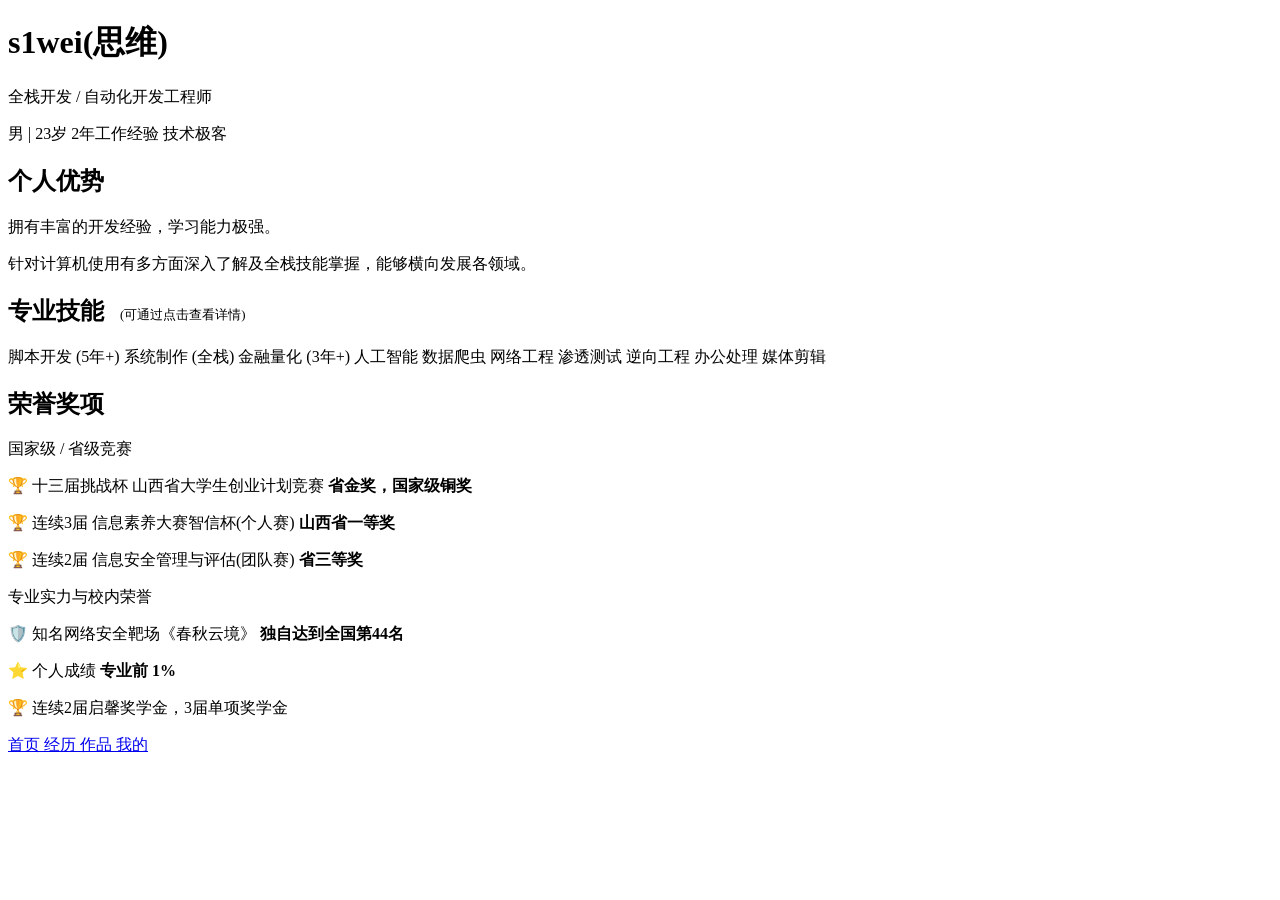
==== index.html @ 99b8058d "Add files via upload" ====
<!DOCTYPE html>
<html lang="zh-CN">
<head>
    <meta charset="UTF-8">
    <meta name="viewport" content="width=device-width, initial-scale=1.0, maximum-scale=1.0, user-scalable=no">
    <title>s1wei(思维) - 个人引导页</title>
    <link rel="stylesheet" href="css/style.css">
</head>
<body>
    <div class="dot"></div>
    <div class="dot"></div>
    <div class="dot"></div>
    <div class="dot"></div>
    <div class="dot"></div>
    <div class="dot"></div>
    <div class="dot"></div>
    
    <div class="bg-tech"></div>
    <div class="bg-lines"></div>

    <div class="container">
        <!-- Tab 1: 首页 -->
        <div id="tab-home" class="tab-pane active">
            <header class="liquid-glass-strong profile-header" style="margin-bottom: 20px;">
                <h1>s1wei(思维)</h1>
                <p class="subtitle">全栈开发 / 自动化开发工程师</p>
                <div class="tags">
                    <span class="liquid-glass tag">男 | 23岁</span>
                    <span class="liquid-glass tag">2年工作经验</span>
                    <span class="liquid-glass tag">技术极客</span>
                </div>
            </header>

            <div class="flex-col">
                <section class="liquid-glass section-card">
                    <h2 class="section-title">个人优势</h2>
                    <div class="text-content">
                        <p>拥有丰富的开发经验，学习能力极强。</p>
                        <p>针对计算机使用有多方面深入了解及全栈技能掌握，能够横向发展各领域。</p>
                    </div>
                </section>

                <section class="liquid-glass section-card">
                    <h2 class="section-title">专业技能 <span style="font-size: 0.8rem; color: var(--text-muted); font-weight: normal; margin-left: 10px;">(可通过点击查看详情)</span></h2>
                    <div class="skills-container">
                        <span class="liquid-glass skill" onclick="showToast('熟练 Android/iOS/PC 自动化/协议 脚本开发，实战经验5年以上')">脚本开发 (5年+)</span>
                        <span class="liquid-glass skill" onclick="showToast('业务系统平台开发，后端可PHP or Python，前端H5 / vue')">系统制作 (全栈)</span>
                        <span class="liquid-glass skill" onclick="showToast('拥有三年以上：期货、虚拟货币、量化开发经验')">金融量化 (3年+)</span>
                        <span class="liquid-glass skill" onclick="showToast('掌握主流大模型部署、微调，针对图像识别模型独立训练以及部署有一定实战经验，可以针对开源模型部署工作流')">人工智能</span>
                        <span class="liquid-glass skill" onclick="showToast('数据、内容自动化爬取收集以及清洗、以理想方式展现')">数据爬虫</span>
                        <span class="liquid-glass skill" onclick="showToast('针对思科、华为、锐捷、神州数码等网络产品有2年以上比赛、使用经验')">网络工程</span>
                        <span class="liquid-glass skill" onclick="showToast('个人在知名网络安全靶场<春秋云境>独自达到最高全国44名次，两届省赛奖')">渗透测试</span>
                        <span class="liquid-glass skill" onclick="showToast('基础的汇编语言了解，可以解密无商业加密程序')">逆向工程</span>
                        <span class="liquid-glass skill" onclick="showToast('掌握Word编辑/Excel函数使用，针对Excel可以熟练编写Python脚本进行高效处理')">办公处理</span>
                        <span class="liquid-glass skill" onclick="showToast('基础的图像以及视频剪辑处理')">媒体剪辑</span>
                    </div>
                </section>

                <section class="liquid-glass section-card">
                    <h2 class="section-title">荣誉奖项</h2>
                    <div class="timeline-item">
                        <div class="timeline-header"><span class="timeline-title">国家级 / 省级竞赛</span></div>
                        <div class="text-content">
                            <p class="award-text">🏆 十三届挑战杯 山西省大学生创业计划竞赛 <strong>省金奖，国家级铜奖</strong></p>
                            <p class="award-text">🏆 连续3届 信息素养大赛智信杯(个人赛) <strong>山西省一等奖</strong></p>
                            <p class="award-text">🏆 连续2届 信息安全管理与评估(团队赛) <strong>省三等奖</strong></p>
                        </div>
                    </div>
                    <div class="timeline-item" style="margin-bottom: 0;">
                        <div class="timeline-header"><span class="timeline-title">专业实力与校内荣誉</span></div>
                        <div class="text-content">
                            <p class="award-text">🛡️ 知名网络安全靶场《春秋云境》 <strong>独自达到全国第44名</strong></p>
                            <p class="award-text">⭐ 个人成绩 <strong>专业前 1%</strong></p>
                            <p class="award-text">🏆 连续2届启馨奖学金，3届单项奖学金</p>
                        </div>
                    </div>
                </section>
            </div>
        </div>
    </div>

    <!-- Bottom Navigation -->
    <nav class="bottom-nav liquid-glass-strong">
        <a href="index.html" class="nav-item active">
            <span>首页</span>
        </a>
        <a href="experience.html" class="nav-item">
            <span>经历</span>
        </a>
        <a href="projects.html" class="nav-item">
            <span>作品</span>
        </a>
        <a href="contact.html" class="nav-item">
            <span>我的</span>
        </a>
    </nav>

    <!-- Toast Container -->
    <div id="toast"></div>

    <script src="js/main.js"></script>
</body>
</html>
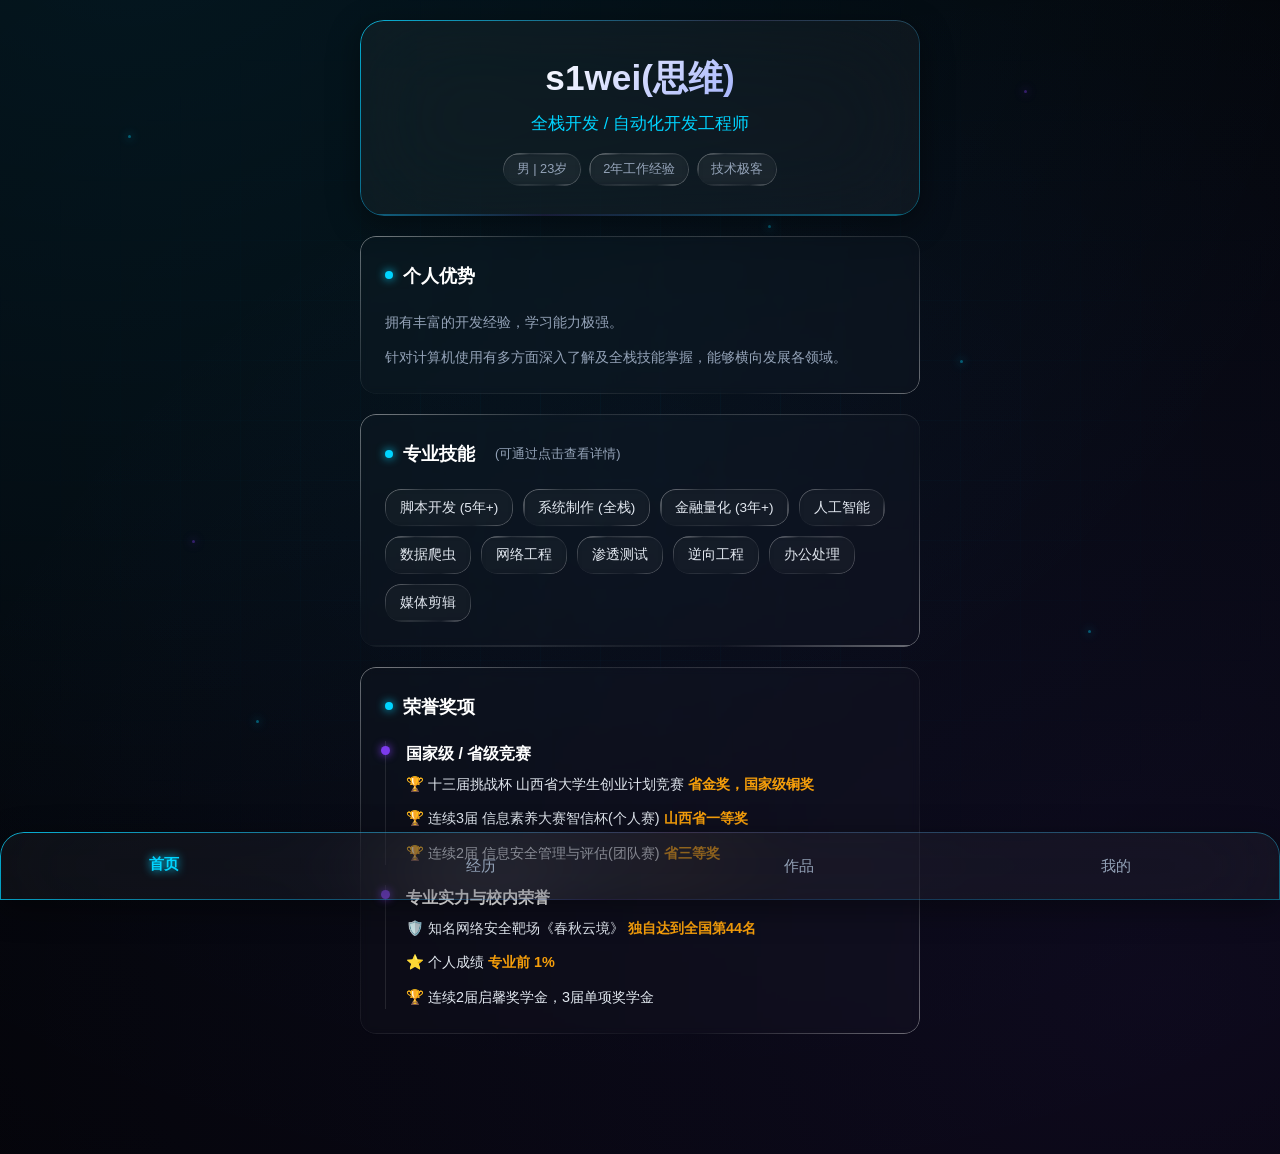
==== commit 25e210a4: "Update index.html" ====
--- a/index.html
+++ b/index.html
@@ -4,7 +4,7 @@
     <meta charset="UTF-8">
     <meta name="viewport" content="width=device-width, initial-scale=1.0, maximum-scale=1.0, user-scalable=no">
     <title>s1wei(思维) - 个人引导页</title>
-    <link rel="stylesheet" href="css/style.css">
+    <link rel="stylesheet" href="css/styles.css">
 </head>
 <body>
     <div class="dot"></div>
@@ -100,4 +100,4 @@
 
     <script src="js/main.js"></script>
 </body>
-</html>+</html>
--- a/css/styles.css
+++ b/css/styles.css
@@ -0,0 +1,806 @@
+/* CSS Reset & Variables */
+:root {
+    --primary: #00d4ff;
+    --secondary: #7c3aed;
+    --text-main: #ffffff;
+    --text-muted: #94a3b8;
+}
+
+* {
+    margin: 0;
+    padding: 0;
+    box-sizing: border-box;
+    -webkit-tap-highlight-color: transparent;
+}
+
+body {
+    background-color: #05050a;
+    color: var(--text-main);
+    font-family: 'SF Pro Display', -apple-system, BlinkMacSystemFont, 'Segoe UI', Roboto, Helvetica, Arial, sans-serif;
+    min-height: 100vh;
+    overflow-x: hidden;
+    position: relative;
+    line-height: 1.6;
+    padding-bottom: 100px; /* 留出底部导航栏的空间 */
+}
+
+/* Tech Background */
+.bg-tech {
+    position: fixed;
+    top: -50%; left: -50%;
+    width: 200%; height: 200%;
+    z-index: -2;
+    background: radial-gradient(ellipse at 30% 20%, rgba(0,212,255,0.08) 0%, transparent 50%),
+                radial-gradient(ellipse at 70% 80%, rgba(124,58,237,0.08) 0%, transparent 50%),
+                radial-gradient(ellipse at 50% 50%, rgba(0,212,255,0.03) 0%, transparent 70%);
+    animation: bgMove 20s ease-in-out infinite;
+}
+
+@keyframes bgMove {
+    0%, 100% { transform: translate(0, 0); }
+    50% { transform: translate(-3%, -3%); }
+}
+
+.bg-lines {
+    position: fixed;
+    inset: 0;
+    z-index: -1;
+    background-image: 
+        linear-gradient(rgba(0, 212, 255, 0.03) 1px, transparent 1px),
+        linear-gradient(90deg, rgba(0, 212, 255, 0.03) 1px, transparent 1px);
+    background-size: 60px 60px;
+    mask-image: radial-gradient(ellipse at center, black 0%, transparent 80%);
+    -webkit-mask-image: radial-gradient(ellipse at center, black 0%, transparent 80%);
+}
+
+/* 装饰粒子 (Floating Dots) */
+.dot {
+    position: fixed;
+    width: 3px; height: 3px;
+    background: rgba(0, 212, 255, 0.4);
+    border-radius: 50%;
+    z-index: -1;
+    animation: float 6s ease-in-out infinite;
+    box-shadow: 0 0 10px rgba(0, 212, 255, 0.8);
+}
+.dot:nth-child(1) { top: 15%; left: 10%; animation-delay: 0s; }
+.dot:nth-child(2) { top: 70%; left: 85%; animation-delay: 2s; }
+.dot:nth-child(3) { top: 40%; left: 75%; animation-delay: 4s; }
+.dot:nth-child(4) { top: 80%; left: 20%; animation-delay: 1s; }
+.dot:nth-child(5) { top: 25%; left: 60%; animation-delay: 3s; }
+.dot:nth-child(6) { top: 10%; left: 80%; animation-delay: 1.5s; background: rgba(124, 58, 237, 0.4); box-shadow: 0 0 10px rgba(124, 58, 237, 0.8); }
+.dot:nth-child(7) { top: 60%; left: 15%; animation-delay: 2.5s; background: rgba(124, 58, 237, 0.4); box-shadow: 0 0 10px rgba(124, 58, 237, 0.8); }
+
+@keyframes float {
+    0%, 100% { opacity: 0.3; transform: translateY(0); }
+    50% { opacity: 0.8; transform: translateY(-20px); }
+}
+
+/* Glassmorphism Classes */
+.liquid-glass {
+    background: rgba(255, 255, 255, 0.02);
+    background-blend-mode: luminosity;
+    backdrop-filter: blur(4px);
+    -webkit-backdrop-filter: blur(4px);
+    box-shadow: inset 0 1px 1px rgba(255, 255, 255, 0.1);
+    position: relative;
+    border-radius: 16px;
+}
+
+.liquid-glass::before {
+    content: "";
+    position: absolute;
+    inset: 0;
+    border-radius: inherit;
+    padding: 1.4px;
+    background: linear-gradient(135deg, rgba(255,255,255,0.4) 0%, rgba(255,255,255,0.02) 25%, rgba(255,255,255,0.1) 50%, rgba(255,255,255,0.02) 75%, rgba(255,255,255,0.4) 100%);
+    -webkit-mask: linear-gradient(#fff 0 0) content-box, linear-gradient(#fff 0 0);
+    -webkit-mask-composite: xor;
+    mask-composite: exclude;
+    pointer-events: none;
+    z-index: 1;
+}
+
+.liquid-glass-strong {
+    background: rgba(255, 255, 255, 0.04);
+    background-blend-mode: luminosity;
+    backdrop-filter: blur(50px);
+    -webkit-backdrop-filter: blur(50px);
+    box-shadow: inset 0 1px 1px rgba(255, 255, 255, 0.1), 0 8px 32px 0 rgba(0, 0, 0, 0.4);
+    position: relative;
+    border-radius: 24px;
+}
+
+.liquid-glass-strong::before {
+    content: "";
+    position: absolute;
+    inset: 0;
+    border-radius: inherit;
+    padding: 1.4px;
+    background: linear-gradient(135deg, rgba(0,212,255,0.8) 0%, rgba(124,58,237,0.1) 25%, rgba(0,212,255,0.4) 50%, rgba(124,58,237,0.1) 75%, rgba(0,212,255,0.8) 100%);
+    background-size: 200% 200%;
+    animation: flowLight 4s linear infinite;
+    -webkit-mask: linear-gradient(#fff 0 0) content-box, linear-gradient(#fff 0 0);
+    -webkit-mask-composite: xor;
+    mask-composite: exclude;
+    pointer-events: none;
+    z-index: 1;
+}
+
+.liquid-glass > *, .liquid-glass-strong > * {
+    position: relative;
+    z-index: 2;
+}
+
+@keyframes flowLight {
+    0% { background-position: 0% 0%; }
+    100% { background-position: 200% 200%; }
+}
+
+/* Layout */
+.container {
+    max-width: 600px;
+    margin: 0 auto;
+    padding: 20px;
+}
+
+.flex-col {
+    display: flex;
+    flex-direction: column;
+    gap: 20px;
+}
+
+/* Header */
+.profile-header {
+    padding: 30px 20px;
+    display: flex;
+    flex-direction: column;
+    align-items: center;
+    text-align: center;
+}
+
+h1 {
+    font-size: 2.2rem;
+    font-weight: 700;
+    margin-bottom: 5px;
+    background: linear-gradient(135deg, #fff, #a5b4fc);
+    -webkit-background-clip: text;
+    -webkit-text-fill-color: transparent;
+}
+
+.subtitle {
+    font-size: 1.05rem;
+    color: var(--primary);
+    margin-bottom: 15px;
+    font-weight: 500;
+}
+
+.tags {
+    display: flex;
+    flex-wrap: wrap;
+    gap: 8px;
+    justify-content: center;
+}
+
+.tag {
+    padding: 6px 14px;
+    font-size: 0.8rem;
+    border-radius: 20px;
+    color: var(--text-muted);
+}
+
+/* Section Cards */
+.section-card {
+    padding: 25px;
+}
+
+.section-title {
+    font-size: 1.15rem;
+    color: var(--text-main);
+    margin-bottom: 20px;
+    display: flex;
+    align-items: center;
+    gap: 10px;
+}
+
+.section-title::before {
+    content: "";
+    width: 8px;
+    height: 8px;
+    background: var(--primary);
+    border-radius: 50%;
+    box-shadow: 0 0 10px var(--primary);
+}
+
+.text-content {
+    font-size: 0.9rem;
+    color: var(--text-muted);
+    line-height: 1.7;
+}
+
+.text-content p {
+    margin-bottom: 10px;
+}
+
+.text-content p:last-child {
+    margin-bottom: 0;
+}
+
+/* Timeline / Experience / Awards */
+.timeline-item {
+    margin-bottom: 20px;
+    padding-left: 20px;
+    border-left: 1px solid rgba(255, 255, 255, 0.1);
+    position: relative;
+}
+
+.timeline-item::before {
+    content: "";
+    position: absolute;
+    left: -5px;
+    top: 5px;
+    width: 9px;
+    height: 9px;
+    background: var(--secondary);
+    border-radius: 50%;
+    box-shadow: 0 0 8px var(--secondary);
+}
+
+.timeline-header {
+    display: flex;
+    justify-content: space-between;
+    align-items: flex-start;
+    flex-wrap: wrap;
+    margin-bottom: 5px;
+    gap: 10px;
+}
+
+.timeline-title {
+    font-weight: 600;
+    color: #fff;
+    font-size: 1rem;
+}
+
+.timeline-date {
+    font-size: 0.75rem;
+    color: var(--primary);
+    background: rgba(0, 212, 255, 0.1);
+    padding: 2px 8px;
+    border-radius: 4px;
+}
+
+.timeline-subtitle {
+    font-size: 0.85rem;
+    color: #a5b4fc;
+    margin-bottom: 8px;
+}
+
+.award-text {
+    color: #e2e8f0;
+    margin-bottom: 8px;
+}
+
+.award-text strong {
+    color: #f59e0b;
+}
+
+/* Skills */
+.skills-container {
+    display: flex;
+    flex-wrap: wrap;
+    gap: 10px;
+}
+
+.skill {
+    padding: 8px 15px;
+    font-size: 0.85rem;
+    color: #e2e8f0;
+    cursor: pointer;
+    transition: all 0.3s ease;
+    user-select: none;
+    -webkit-tap-highlight-color: transparent;
+}
+
+.skill:active {
+    transform: scale(0.95);
+}
+
+/* Toast Notification */
+#toast {
+    visibility: hidden;
+    min-width: 250px;
+    max-width: 80%;
+    background-color: rgba(15, 23, 42, 0.95);
+    color: #fff;
+    text-align: center;
+    border-radius: 12px;
+    padding: 16px;
+    position: fixed;
+    z-index: 2000;
+    left: 50%;
+    top: 50%;
+    transform: translate(-50%, -50%);
+    font-size: 0.9rem;
+    line-height: 1.5;
+    box-shadow: 0 10px 30px rgba(0,0,0,0.5), inset 0 1px 1px rgba(255, 255, 255, 0.1);
+    backdrop-filter: blur(20px);
+    -webkit-backdrop-filter: blur(20px);
+    border: 1px solid rgba(0, 212, 255, 0.3);
+    opacity: 0;
+    transition: opacity 0.3s, visibility 0.3s;
+}
+
+#toast.show {
+    visibility: visible;
+    opacity: 1;
+    animation: popIn 0.3s cubic-bezier(0.175, 0.885, 0.32, 1.275);
+}
+
+@keyframes popIn {
+    0% { transform: translate(-50%, -40%) scale(0.8); opacity: 0; }
+    100% { transform: translate(-50%, -50%) scale(1); opacity: 1; }
+}
+
+/* Confirm Modal */
+#confirm-modal {
+    visibility: hidden;
+    position: fixed;
+    z-index: 3000;
+    left: 0;
+    top: 0;
+    width: 100vw;
+    height: 100vh;
+    background-color: rgba(0, 0, 0, 0.6);
+    backdrop-filter: blur(5px);
+    -webkit-backdrop-filter: blur(5px);
+    display: flex;
+    justify-content: center;
+    align-items: center;
+    opacity: 0;
+    transition: opacity 0.3s, visibility 0.3s;
+}
+
+#confirm-modal.show {
+    visibility: visible;
+    opacity: 1;
+}
+
+.modal-content {
+    background: rgba(15, 23, 42, 0.95);
+    border: 1px solid rgba(0, 212, 255, 0.3);
+    border-radius: 16px;
+    padding: 24px;
+    width: 85%;
+    max-width: 320px;
+    text-align: center;
+    box-shadow: 0 15px 40px rgba(0,0,0,0.5), inset 0 1px 1px rgba(255, 255, 255, 0.1);
+    transform: scale(0.9);
+    transition: transform 0.3s cubic-bezier(0.175, 0.885, 0.32, 1.275);
+}
+
+#confirm-modal.show .modal-content {
+    transform: scale(1);
+}
+
+.modal-title {
+    font-size: 1.1rem;
+    color: #fff;
+    margin-bottom: 12px;
+    font-weight: 600;
+}
+
+.modal-desc {
+    font-size: 0.9rem;
+    color: var(--text-muted);
+    margin-bottom: 24px;
+}
+
+.modal-actions {
+    display: flex;
+    justify-content: space-between;
+    gap: 12px;
+}
+
+.btn-cancel, .btn-confirm {
+    flex: 1;
+    padding: 10px 0;
+    border-radius: 8px;
+    font-size: 0.95rem;
+    font-weight: 500;
+    cursor: pointer;
+    transition: all 0.2s ease;
+    border: none;
+    outline: none;
+}
+
+.btn-cancel {
+    background: rgba(255, 255, 255, 0.05);
+    color: #e2e8f0;
+    border: 1px solid rgba(255, 255, 255, 0.1);
+}
+
+.btn-cancel:active {
+    background: rgba(255, 255, 255, 0.1);
+}
+
+.btn-confirm {
+    background: linear-gradient(135deg, rgba(0, 212, 255, 0.8), rgba(124, 58, 237, 0.8));
+    color: #fff;
+    box-shadow: 0 4px 15px rgba(0, 212, 255, 0.3);
+}
+
+.btn-confirm:active {
+    transform: scale(0.95);
+}
+
+/* Accordion System */
+.projects-grid {
+    display: flex;
+    flex-direction: column;
+    gap: 15px;
+}
+
+.project-card {
+    display: block;
+    text-decoration: none;
+    padding: 20px;
+    color: inherit;
+    transition: transform 0.3s ease, background 0.3s ease;
+    cursor: pointer;
+}
+
+.project-card:active {
+    transform: scale(0.98);
+}
+
+.project-title {
+    font-size: 1.05rem;
+    font-weight: 600;
+    color: #fff;
+    margin-bottom: 8px;
+    display: flex;
+    justify-content: space-between;
+    align-items: center;
+}
+
+.project-title::after {
+    content: "↗";
+    font-size: 1rem;
+    color: var(--text-muted);
+}
+
+.project-desc {
+    font-size: 0.85rem;
+    color: var(--text-muted);
+    line-height: 1.5;
+}
+
+.accordion {
+    display: flex;
+    flex-direction: column;
+    gap: 10px;
+}
+
+.accordion-item {
+    border-radius: 12px;
+    overflow: hidden;
+    transition: all 0.3s ease;
+}
+
+.accordion-header {
+    padding: 15px 20px;
+    display: flex;
+    justify-content: space-between;
+    align-items: center;
+    cursor: pointer;
+    font-weight: 600;
+    color: #fff;
+    user-select: none;
+    background: rgba(255, 255, 255, 0.03);
+    border-bottom: 1px solid transparent;
+}
+
+.accordion-header:active {
+    background: rgba(255, 255, 255, 0.05);
+}
+
+.accordion-icon {
+    font-size: 0.8rem;
+    color: var(--primary);
+    transition: transform 0.3s ease;
+}
+
+.accordion-content {
+    max-height: 0;
+    overflow: hidden;
+    transition: max-height 0.4s cubic-bezier(0, 1, 0, 1);
+    background: rgba(0, 0, 0, 0.2);
+}
+
+.accordion-inner {
+    padding: 15px;
+}
+
+.accordion-item.active .accordion-header {
+    border-bottom-color: rgba(255, 255, 255, 0.05);
+}
+
+.accordion-item.active .accordion-icon {
+    transform: rotate(180deg);
+}
+
+.accordion-item.active .accordion-content {
+    max-height: 2000px; /* 大到足以容纳所有内容 */
+    transition: max-height 0.6s ease-in-out;
+}
+
+.contact-list {
+    display: flex;
+    flex-direction: column;
+    gap: 15px;
+}
+
+.contact-item {
+    display: flex;
+    align-items: center;
+    gap: 15px;
+    padding: 12px;
+    background: rgba(255, 255, 255, 0.02);
+    border-radius: 12px;
+    border: 1px solid rgba(255, 255, 255, 0.05);
+}
+
+.contact-icon {
+    font-size: 1.4rem;
+}
+
+.contact-text {
+    font-size: 0.95rem;
+    color: #e2e8f0;
+    text-decoration: none;
+    word-break: break-all;
+}
+
+.github-link {
+    color: var(--primary);
+    font-weight: 600;
+}
+
+/* Bottom Navigation Bar */
+.bottom-nav {
+    position: fixed;
+    bottom: 0;
+    left: 0;
+    width: 100%;
+    display: flex;
+    justify-content: space-around;
+    align-items: center;
+    padding: 12px 5px;
+    z-index: 1000;
+    border-radius: 24px 24px 0 0;
+    padding-bottom: calc(12px + env(safe-area-inset-bottom));
+}
+
+.nav-item {
+    display: flex;
+    justify-content: center;
+    align-items: center;
+    height: 44px;
+    color: var(--text-muted);
+    cursor: pointer;
+    transition: all 0.3s ease;
+    flex: 1;
+    text-decoration: none;
+}
+
+.nav-item.active {
+    color: var(--primary);
+}
+
+.nav-item.active span {
+    transform: translateY(-2px);
+    filter: drop-shadow(0 0 5px var(--primary));
+    font-weight: 700;
+}
+
+.nav-item span {
+    font-size: 0.95rem;
+    font-weight: 500;
+    transition: transform 0.3s ease, font-weight 0.3s ease;
+}
+
+/* -------------------------------------
+   Article / Project Detail Page Styles
+------------------------------------- */
+
+/* Top Navigation for Article Page */
+.top-nav {
+    position: fixed;
+    top: 0;
+    left: 0;
+    width: 100%;
+    padding: 15px 20px;
+    z-index: 1000;
+    display: flex;
+    align-items: center;
+    border-radius: 0 0 20px 20px;
+}
+
+.back-btn {
+    color: var(--primary);
+    text-decoration: none;
+    font-weight: 600;
+    font-size: 1rem;
+    display: flex;
+    align-items: center;
+    gap: 8px;
+    transition: transform 0.2s ease;
+}
+
+.back-btn:active {
+    transform: translateX(-5px);
+}
+
+.article-container {
+    padding-top: 80px; /* 留出顶部导航的空间 */
+    padding-bottom: 40px;
+}
+
+.article-header {
+    margin-bottom: 30px;
+    text-align: center;
+}
+
+.article-title {
+    font-size: 2rem;
+    margin-bottom: 15px;
+    line-height: 1.3;
+}
+
+.article-meta {
+    display: flex;
+    justify-content: center;
+    align-items: center;
+    flex-wrap: wrap;
+    gap: 15px;
+    color: var(--text-muted);
+    font-size: 0.9rem;
+}
+
+.article-body {
+    padding: 30px 25px;
+}
+
+.article-body h2 {
+    font-size: 1.3rem;
+    color: #fff;
+    margin-top: 30px;
+    margin-bottom: 15px;
+    padding-bottom: 8px;
+    border-bottom: 1px solid rgba(255, 255, 255, 0.1);
+}
+
+.article-body h2:first-child {
+    margin-top: 0;
+}
+
+.article-body p {
+    font-size: 1rem;
+    color: #cbd5e1;
+    line-height: 1.8;
+    margin-bottom: 15px;
+}
+
+.article-body ul {
+    margin-bottom: 20px;
+    padding-left: 20px;
+    color: #cbd5e1;
+}
+
+.article-body li {
+    margin-bottom: 8px;
+    line-height: 1.6;
+}
+
+.article-body strong {
+    color: #fff;
+}
+
+.article-image-wrap {
+    margin: 25px 0;
+    text-align: center;
+}
+
+.zoomable-image {
+    max-width: 100%;
+    border-radius: 12px;
+    cursor: zoom-in;
+    border: 1px solid rgba(255, 255, 255, 0.1);
+    transition: transform 0.3s ease, box-shadow 0.3s ease;
+}
+
+.zoomable-image:hover {
+    transform: translateY(-2px);
+    box-shadow: 0 8px 20px rgba(0, 0, 0, 0.4);
+}
+
+.image-caption {
+    display: block;
+    margin-top: 10px;
+    font-size: 0.85rem;
+    color: var(--text-muted);
+    font-style: italic;
+}
+
+/* Lightbox (Image Modal) */
+.lightbox {
+    display: none; /* 默认隐藏 */
+    position: fixed;
+    z-index: 4000;
+    padding-top: 60px;
+    left: 0;
+    top: 0;
+    width: 100vw;
+    height: 100vh;
+    background-color: rgba(0, 0, 0, 0.9);
+    backdrop-filter: blur(10px);
+    -webkit-backdrop-filter: blur(10px);
+    overflow: auto;
+}
+
+.lightbox.show {
+    display: flex;
+    flex-direction: column;
+    justify-content: center;
+    align-items: center;
+    animation: fadeIn 0.3s ease;
+}
+
+@keyframes fadeIn {
+    from { opacity: 0; }
+    to { opacity: 1; }
+}
+
+.lightbox-content {
+    margin: auto;
+    display: block;
+    max-width: 90%;
+    max-height: 80vh;
+    border-radius: 8px;
+    box-shadow: 0 0 30px rgba(0, 212, 255, 0.2);
+    animation: zoomIn 0.3s ease;
+}
+
+@keyframes zoomIn {
+    from { transform: scale(0.9); }
+    to { transform: scale(1); }
+}
+
+#lightbox-caption {
+    margin: auto;
+    display: block;
+    width: 80%;
+    max-width: 700px;
+    text-align: center;
+    color: #ccc;
+    padding: 15px 0;
+    font-size: 1rem;
+}
+
+.lightbox-close {
+    position: absolute;
+    top: 20px;
+    right: 30px;
+    color: #f1f1f1;
+    font-size: 40px;
+    font-weight: bold;
+    transition: 0.3s;
+    cursor: pointer;
+}
+
+.lightbox-close:hover,
+.lightbox-close:focus {
+    color: var(--primary);
+    text-decoration: none;
+    cursor: pointer;
+}
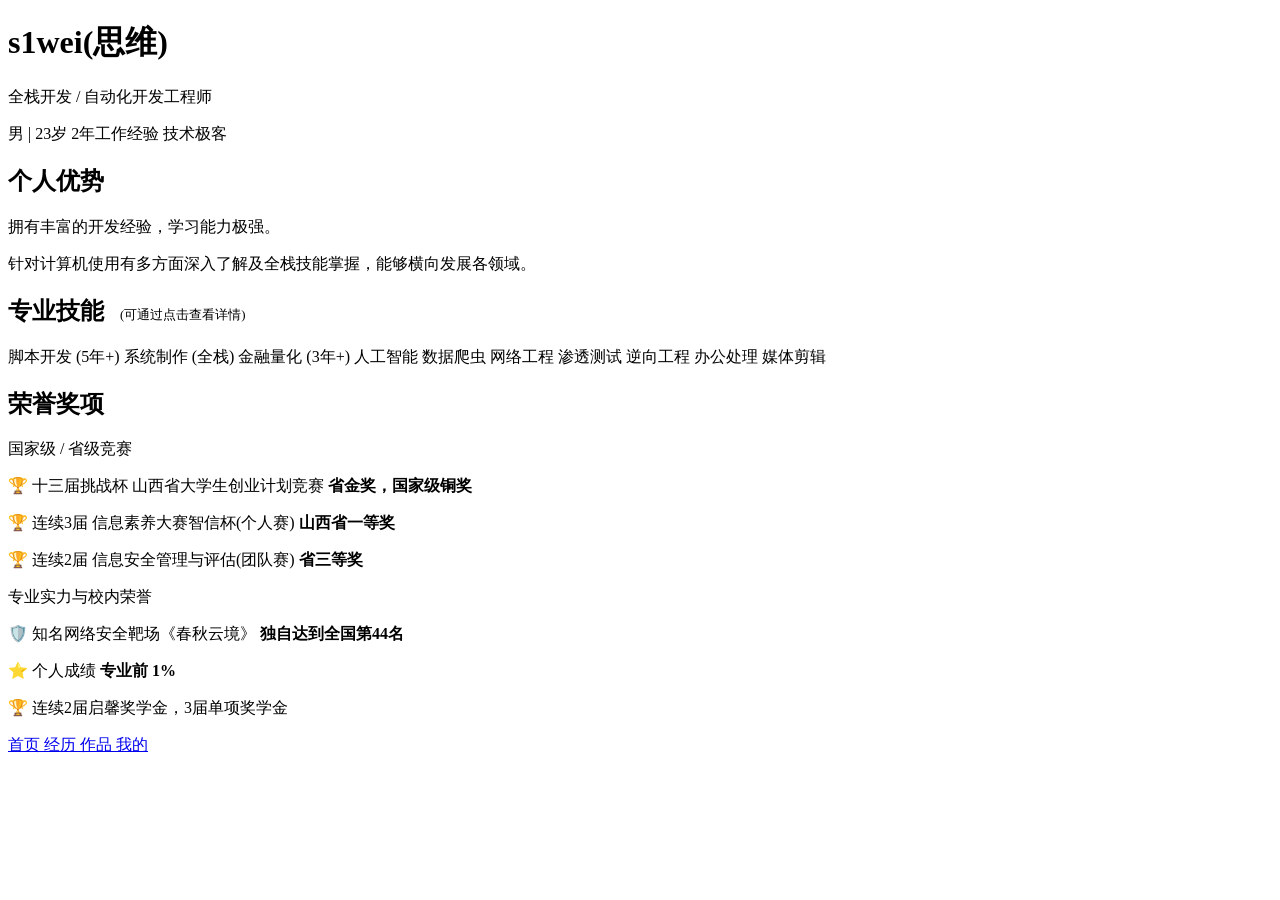
==== commit 81fac80c: "Update index.html" ====
--- a/index.html
+++ b/index.html
@@ -4,7 +4,7 @@
     <meta charset="UTF-8">
     <meta name="viewport" content="width=device-width, initial-scale=1.0, maximum-scale=1.0, user-scalable=no">
     <title>s1wei(思维) - 个人引导页</title>
-    <link rel="stylesheet" href="css/styles.css">
+    <link rel="stylesheet" href="css/style.css">
 </head>
 <body>
     <div class="dot"></div>
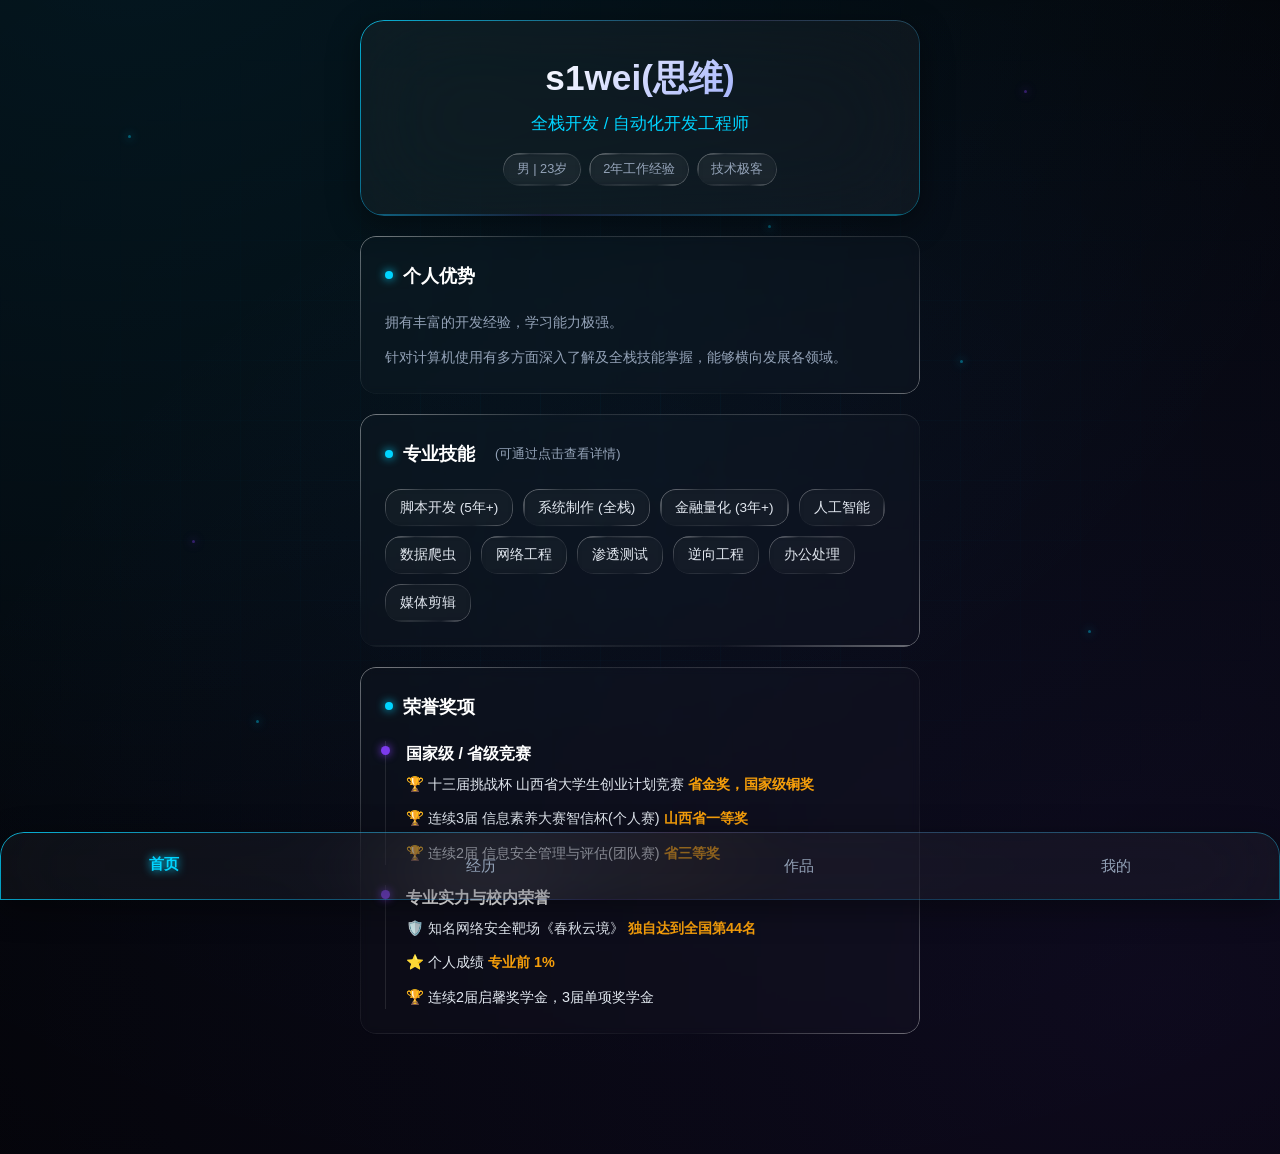
==== commit 5d781bf6: "Update index.html" ====
--- a/index.html
+++ b/index.html
@@ -3,7 +3,7 @@
 <head>
     <meta charset="UTF-8">
     <meta name="viewport" content="width=device-width, initial-scale=1.0, maximum-scale=1.0, user-scalable=no">
-    <title>s1wei(思维) - 个人引导页</title>
+    <title>s1wei(思维) - 首页</title>
     <link rel="stylesheet" href="css/style.css">
 </head>
 <body>
--- a/css/style.css
+++ b/css/style.css
@@ -0,0 +1,806 @@
+/* CSS Reset & Variables */
+:root {
+    --primary: #00d4ff;
+    --secondary: #7c3aed;
+    --text-main: #ffffff;
+    --text-muted: #94a3b8;
+}
+
+* {
+    margin: 0;
+    padding: 0;
+    box-sizing: border-box;
+    -webkit-tap-highlight-color: transparent;
+}
+
+body {
+    background-color: #05050a;
+    color: var(--text-main);
+    font-family: 'SF Pro Display', -apple-system, BlinkMacSystemFont, 'Segoe UI', Roboto, Helvetica, Arial, sans-serif;
+    min-height: 100vh;
+    overflow-x: hidden;
+    position: relative;
+    line-height: 1.6;
+    padding-bottom: 100px; /* 留出底部导航栏的空间 */
+}
+
+/* Tech Background */
+.bg-tech {
+    position: fixed;
+    top: -50%; left: -50%;
+    width: 200%; height: 200%;
+    z-index: -2;
+    background: radial-gradient(ellipse at 30% 20%, rgba(0,212,255,0.08) 0%, transparent 50%),
+                radial-gradient(ellipse at 70% 80%, rgba(124,58,237,0.08) 0%, transparent 50%),
+                radial-gradient(ellipse at 50% 50%, rgba(0,212,255,0.03) 0%, transparent 70%);
+    animation: bgMove 20s ease-in-out infinite;
+}
+
+@keyframes bgMove {
+    0%, 100% { transform: translate(0, 0); }
+    50% { transform: translate(-3%, -3%); }
+}
+
+.bg-lines {
+    position: fixed;
+    inset: 0;
+    z-index: -1;
+    background-image: 
+        linear-gradient(rgba(0, 212, 255, 0.03) 1px, transparent 1px),
+        linear-gradient(90deg, rgba(0, 212, 255, 0.03) 1px, transparent 1px);
+    background-size: 60px 60px;
+    mask-image: radial-gradient(ellipse at center, black 0%, transparent 80%);
+    -webkit-mask-image: radial-gradient(ellipse at center, black 0%, transparent 80%);
+}
+
+/* 装饰粒子 (Floating Dots) */
+.dot {
+    position: fixed;
+    width: 3px; height: 3px;
+    background: rgba(0, 212, 255, 0.4);
+    border-radius: 50%;
+    z-index: -1;
+    animation: float 6s ease-in-out infinite;
+    box-shadow: 0 0 10px rgba(0, 212, 255, 0.8);
+}
+.dot:nth-child(1) { top: 15%; left: 10%; animation-delay: 0s; }
+.dot:nth-child(2) { top: 70%; left: 85%; animation-delay: 2s; }
+.dot:nth-child(3) { top: 40%; left: 75%; animation-delay: 4s; }
+.dot:nth-child(4) { top: 80%; left: 20%; animation-delay: 1s; }
+.dot:nth-child(5) { top: 25%; left: 60%; animation-delay: 3s; }
+.dot:nth-child(6) { top: 10%; left: 80%; animation-delay: 1.5s; background: rgba(124, 58, 237, 0.4); box-shadow: 0 0 10px rgba(124, 58, 237, 0.8); }
+.dot:nth-child(7) { top: 60%; left: 15%; animation-delay: 2.5s; background: rgba(124, 58, 237, 0.4); box-shadow: 0 0 10px rgba(124, 58, 237, 0.8); }
+
+@keyframes float {
+    0%, 100% { opacity: 0.3; transform: translateY(0); }
+    50% { opacity: 0.8; transform: translateY(-20px); }
+}
+
+/* Glassmorphism Classes */
+.liquid-glass {
+    background: rgba(255, 255, 255, 0.02);
+    background-blend-mode: luminosity;
+    backdrop-filter: blur(4px);
+    -webkit-backdrop-filter: blur(4px);
+    box-shadow: inset 0 1px 1px rgba(255, 255, 255, 0.1);
+    position: relative;
+    border-radius: 16px;
+}
+
+.liquid-glass::before {
+    content: "";
+    position: absolute;
+    inset: 0;
+    border-radius: inherit;
+    padding: 1.4px;
+    background: linear-gradient(135deg, rgba(255,255,255,0.4) 0%, rgba(255,255,255,0.02) 25%, rgba(255,255,255,0.1) 50%, rgba(255,255,255,0.02) 75%, rgba(255,255,255,0.4) 100%);
+    -webkit-mask: linear-gradient(#fff 0 0) content-box, linear-gradient(#fff 0 0);
+    -webkit-mask-composite: xor;
+    mask-composite: exclude;
+    pointer-events: none;
+    z-index: 1;
+}
+
+.liquid-glass-strong {
+    background: rgba(255, 255, 255, 0.04);
+    background-blend-mode: luminosity;
+    backdrop-filter: blur(50px);
+    -webkit-backdrop-filter: blur(50px);
+    box-shadow: inset 0 1px 1px rgba(255, 255, 255, 0.1), 0 8px 32px 0 rgba(0, 0, 0, 0.4);
+    position: relative;
+    border-radius: 24px;
+}
+
+.liquid-glass-strong::before {
+    content: "";
+    position: absolute;
+    inset: 0;
+    border-radius: inherit;
+    padding: 1.4px;
+    background: linear-gradient(135deg, rgba(0,212,255,0.8) 0%, rgba(124,58,237,0.1) 25%, rgba(0,212,255,0.4) 50%, rgba(124,58,237,0.1) 75%, rgba(0,212,255,0.8) 100%);
+    background-size: 200% 200%;
+    animation: flowLight 4s linear infinite;
+    -webkit-mask: linear-gradient(#fff 0 0) content-box, linear-gradient(#fff 0 0);
+    -webkit-mask-composite: xor;
+    mask-composite: exclude;
+    pointer-events: none;
+    z-index: 1;
+}
+
+.liquid-glass > *, .liquid-glass-strong > * {
+    position: relative;
+    z-index: 2;
+}
+
+@keyframes flowLight {
+    0% { background-position: 0% 0%; }
+    100% { background-position: 200% 200%; }
+}
+
+/* Layout */
+.container {
+    max-width: 600px;
+    margin: 0 auto;
+    padding: 20px;
+}
+
+.flex-col {
+    display: flex;
+    flex-direction: column;
+    gap: 20px;
+}
+
+/* Header */
+.profile-header {
+    padding: 30px 20px;
+    display: flex;
+    flex-direction: column;
+    align-items: center;
+    text-align: center;
+}
+
+h1 {
+    font-size: 2.2rem;
+    font-weight: 700;
+    margin-bottom: 5px;
+    background: linear-gradient(135deg, #fff, #a5b4fc);
+    -webkit-background-clip: text;
+    -webkit-text-fill-color: transparent;
+}
+
+.subtitle {
+    font-size: 1.05rem;
+    color: var(--primary);
+    margin-bottom: 15px;
+    font-weight: 500;
+}
+
+.tags {
+    display: flex;
+    flex-wrap: wrap;
+    gap: 8px;
+    justify-content: center;
+}
+
+.tag {
+    padding: 6px 14px;
+    font-size: 0.8rem;
+    border-radius: 20px;
+    color: var(--text-muted);
+}
+
+/* Section Cards */
+.section-card {
+    padding: 25px;
+}
+
+.section-title {
+    font-size: 1.15rem;
+    color: var(--text-main);
+    margin-bottom: 20px;
+    display: flex;
+    align-items: center;
+    gap: 10px;
+}
+
+.section-title::before {
+    content: "";
+    width: 8px;
+    height: 8px;
+    background: var(--primary);
+    border-radius: 50%;
+    box-shadow: 0 0 10px var(--primary);
+}
+
+.text-content {
+    font-size: 0.9rem;
+    color: var(--text-muted);
+    line-height: 1.7;
+}
+
+.text-content p {
+    margin-bottom: 10px;
+}
+
+.text-content p:last-child {
+    margin-bottom: 0;
+}
+
+/* Timeline / Experience / Awards */
+.timeline-item {
+    margin-bottom: 20px;
+    padding-left: 20px;
+    border-left: 1px solid rgba(255, 255, 255, 0.1);
+    position: relative;
+}
+
+.timeline-item::before {
+    content: "";
+    position: absolute;
+    left: -5px;
+    top: 5px;
+    width: 9px;
+    height: 9px;
+    background: var(--secondary);
+    border-radius: 50%;
+    box-shadow: 0 0 8px var(--secondary);
+}
+
+.timeline-header {
+    display: flex;
+    justify-content: space-between;
+    align-items: flex-start;
+    flex-wrap: wrap;
+    margin-bottom: 5px;
+    gap: 10px;
+}
+
+.timeline-title {
+    font-weight: 600;
+    color: #fff;
+    font-size: 1rem;
+}
+
+.timeline-date {
+    font-size: 0.75rem;
+    color: var(--primary);
+    background: rgba(0, 212, 255, 0.1);
+    padding: 2px 8px;
+    border-radius: 4px;
+}
+
+.timeline-subtitle {
+    font-size: 0.85rem;
+    color: #a5b4fc;
+    margin-bottom: 8px;
+}
+
+.award-text {
+    color: #e2e8f0;
+    margin-bottom: 8px;
+}
+
+.award-text strong {
+    color: #f59e0b;
+}
+
+/* Skills */
+.skills-container {
+    display: flex;
+    flex-wrap: wrap;
+    gap: 10px;
+}
+
+.skill {
+    padding: 8px 15px;
+    font-size: 0.85rem;
+    color: #e2e8f0;
+    cursor: pointer;
+    transition: all 0.3s ease;
+    user-select: none;
+    -webkit-tap-highlight-color: transparent;
+}
+
+.skill:active {
+    transform: scale(0.95);
+}
+
+/* Toast Notification */
+#toast {
+    visibility: hidden;
+    min-width: 250px;
+    max-width: 80%;
+    background-color: rgba(15, 23, 42, 0.95);
+    color: #fff;
+    text-align: center;
+    border-radius: 12px;
+    padding: 16px;
+    position: fixed;
+    z-index: 2000;
+    left: 50%;
+    top: 50%;
+    transform: translate(-50%, -50%);
+    font-size: 0.9rem;
+    line-height: 1.5;
+    box-shadow: 0 10px 30px rgba(0,0,0,0.5), inset 0 1px 1px rgba(255, 255, 255, 0.1);
+    backdrop-filter: blur(20px);
+    -webkit-backdrop-filter: blur(20px);
+    border: 1px solid rgba(0, 212, 255, 0.3);
+    opacity: 0;
+    transition: opacity 0.3s, visibility 0.3s;
+}
+
+#toast.show {
+    visibility: visible;
+    opacity: 1;
+    animation: popIn 0.3s cubic-bezier(0.175, 0.885, 0.32, 1.275);
+}
+
+@keyframes popIn {
+    0% { transform: translate(-50%, -40%) scale(0.8); opacity: 0; }
+    100% { transform: translate(-50%, -50%) scale(1); opacity: 1; }
+}
+
+/* Confirm Modal */
+#confirm-modal {
+    visibility: hidden;
+    position: fixed;
+    z-index: 3000;
+    left: 0;
+    top: 0;
+    width: 100vw;
+    height: 100vh;
+    background-color: rgba(0, 0, 0, 0.6);
+    backdrop-filter: blur(5px);
+    -webkit-backdrop-filter: blur(5px);
+    display: flex;
+    justify-content: center;
+    align-items: center;
+    opacity: 0;
+    transition: opacity 0.3s, visibility 0.3s;
+}
+
+#confirm-modal.show {
+    visibility: visible;
+    opacity: 1;
+}
+
+.modal-content {
+    background: rgba(15, 23, 42, 0.95);
+    border: 1px solid rgba(0, 212, 255, 0.3);
+    border-radius: 16px;
+    padding: 24px;
+    width: 85%;
+    max-width: 320px;
+    text-align: center;
+    box-shadow: 0 15px 40px rgba(0,0,0,0.5), inset 0 1px 1px rgba(255, 255, 255, 0.1);
+    transform: scale(0.9);
+    transition: transform 0.3s cubic-bezier(0.175, 0.885, 0.32, 1.275);
+}
+
+#confirm-modal.show .modal-content {
+    transform: scale(1);
+}
+
+.modal-title {
+    font-size: 1.1rem;
+    color: #fff;
+    margin-bottom: 12px;
+    font-weight: 600;
+}
+
+.modal-desc {
+    font-size: 0.9rem;
+    color: var(--text-muted);
+    margin-bottom: 24px;
+}
+
+.modal-actions {
+    display: flex;
+    justify-content: space-between;
+    gap: 12px;
+}
+
+.btn-cancel, .btn-confirm {
+    flex: 1;
+    padding: 10px 0;
+    border-radius: 8px;
+    font-size: 0.95rem;
+    font-weight: 500;
+    cursor: pointer;
+    transition: all 0.2s ease;
+    border: none;
+    outline: none;
+}
+
+.btn-cancel {
+    background: rgba(255, 255, 255, 0.05);
+    color: #e2e8f0;
+    border: 1px solid rgba(255, 255, 255, 0.1);
+}
+
+.btn-cancel:active {
+    background: rgba(255, 255, 255, 0.1);
+}
+
+.btn-confirm {
+    background: linear-gradient(135deg, rgba(0, 212, 255, 0.8), rgba(124, 58, 237, 0.8));
+    color: #fff;
+    box-shadow: 0 4px 15px rgba(0, 212, 255, 0.3);
+}
+
+.btn-confirm:active {
+    transform: scale(0.95);
+}
+
+/* Accordion System */
+.projects-grid {
+    display: flex;
+    flex-direction: column;
+    gap: 15px;
+}
+
+.project-card {
+    display: block;
+    text-decoration: none;
+    padding: 20px;
+    color: inherit;
+    transition: transform 0.3s ease, background 0.3s ease;
+    cursor: pointer;
+}
+
+.project-card:active {
+    transform: scale(0.98);
+}
+
+.project-title {
+    font-size: 1.05rem;
+    font-weight: 600;
+    color: #fff;
+    margin-bottom: 8px;
+    display: flex;
+    justify-content: space-between;
+    align-items: center;
+}
+
+.project-title::after {
+    content: "↗";
+    font-size: 1rem;
+    color: var(--text-muted);
+}
+
+.project-desc {
+    font-size: 0.85rem;
+    color: var(--text-muted);
+    line-height: 1.5;
+}
+
+.accordion {
+    display: flex;
+    flex-direction: column;
+    gap: 10px;
+}
+
+.accordion-item {
+    border-radius: 12px;
+    overflow: hidden;
+    transition: all 0.3s ease;
+}
+
+.accordion-header {
+    padding: 15px 20px;
+    display: flex;
+    justify-content: space-between;
+    align-items: center;
+    cursor: pointer;
+    font-weight: 600;
+    color: #fff;
+    user-select: none;
+    background: rgba(255, 255, 255, 0.03);
+    border-bottom: 1px solid transparent;
+}
+
+.accordion-header:active {
+    background: rgba(255, 255, 255, 0.05);
+}
+
+.accordion-icon {
+    font-size: 0.8rem;
+    color: var(--primary);
+    transition: transform 0.3s ease;
+}
+
+.accordion-content {
+    max-height: 0;
+    overflow: hidden;
+    transition: max-height 0.4s cubic-bezier(0, 1, 0, 1);
+    background: rgba(0, 0, 0, 0.2);
+}
+
+.accordion-inner {
+    padding: 15px;
+}
+
+.accordion-item.active .accordion-header {
+    border-bottom-color: rgba(255, 255, 255, 0.05);
+}
+
+.accordion-item.active .accordion-icon {
+    transform: rotate(180deg);
+}
+
+.accordion-item.active .accordion-content {
+    max-height: 2000px; /* 大到足以容纳所有内容 */
+    transition: max-height 0.6s ease-in-out;
+}
+
+.contact-list {
+    display: flex;
+    flex-direction: column;
+    gap: 15px;
+}
+
+.contact-item {
+    display: flex;
+    align-items: center;
+    gap: 15px;
+    padding: 12px;
+    background: rgba(255, 255, 255, 0.02);
+    border-radius: 12px;
+    border: 1px solid rgba(255, 255, 255, 0.05);
+}
+
+.contact-icon {
+    font-size: 1.4rem;
+}
+
+.contact-text {
+    font-size: 0.95rem;
+    color: #e2e8f0;
+    text-decoration: none;
+    word-break: break-all;
+}
+
+.github-link {
+    color: var(--primary);
+    font-weight: 600;
+}
+
+/* Bottom Navigation Bar */
+.bottom-nav {
+    position: fixed;
+    bottom: 0;
+    left: 0;
+    width: 100%;
+    display: flex;
+    justify-content: space-around;
+    align-items: center;
+    padding: 12px 5px;
+    z-index: 1000;
+    border-radius: 24px 24px 0 0;
+    padding-bottom: calc(12px + env(safe-area-inset-bottom));
+}
+
+.nav-item {
+    display: flex;
+    justify-content: center;
+    align-items: center;
+    height: 44px;
+    color: var(--text-muted);
+    cursor: pointer;
+    transition: all 0.3s ease;
+    flex: 1;
+    text-decoration: none;
+}
+
+.nav-item.active {
+    color: var(--primary);
+}
+
+.nav-item.active span {
+    transform: translateY(-2px);
+    filter: drop-shadow(0 0 5px var(--primary));
+    font-weight: 700;
+}
+
+.nav-item span {
+    font-size: 0.95rem;
+    font-weight: 500;
+    transition: transform 0.3s ease, font-weight 0.3s ease;
+}
+
+/* -------------------------------------
+   Article / Project Detail Page Styles
+------------------------------------- */
+
+/* Top Navigation for Article Page */
+.top-nav {
+    position: fixed;
+    top: 0;
+    left: 0;
+    width: 100%;
+    padding: 15px 20px;
+    z-index: 1000;
+    display: flex;
+    align-items: center;
+    border-radius: 0 0 20px 20px;
+}
+
+.back-btn {
+    color: var(--primary);
+    text-decoration: none;
+    font-weight: 600;
+    font-size: 1rem;
+    display: flex;
+    align-items: center;
+    gap: 8px;
+    transition: transform 0.2s ease;
+}
+
+.back-btn:active {
+    transform: translateX(-5px);
+}
+
+.article-container {
+    padding-top: 80px; /* 留出顶部导航的空间 */
+    padding-bottom: 40px;
+}
+
+.article-header {
+    margin-bottom: 30px;
+    text-align: center;
+}
+
+.article-title {
+    font-size: 2rem;
+    margin-bottom: 15px;
+    line-height: 1.3;
+}
+
+.article-meta {
+    display: flex;
+    justify-content: center;
+    align-items: center;
+    flex-wrap: wrap;
+    gap: 15px;
+    color: var(--text-muted);
+    font-size: 0.9rem;
+}
+
+.article-body {
+    padding: 30px 25px;
+}
+
+.article-body h2 {
+    font-size: 1.3rem;
+    color: #fff;
+    margin-top: 30px;
+    margin-bottom: 15px;
+    padding-bottom: 8px;
+    border-bottom: 1px solid rgba(255, 255, 255, 0.1);
+}
+
+.article-body h2:first-child {
+    margin-top: 0;
+}
+
+.article-body p {
+    font-size: 1rem;
+    color: #cbd5e1;
+    line-height: 1.8;
+    margin-bottom: 15px;
+}
+
+.article-body ul {
+    margin-bottom: 20px;
+    padding-left: 20px;
+    color: #cbd5e1;
+}
+
+.article-body li {
+    margin-bottom: 8px;
+    line-height: 1.6;
+}
+
+.article-body strong {
+    color: #fff;
+}
+
+.article-image-wrap {
+    margin: 25px 0;
+    text-align: center;
+}
+
+.zoomable-image {
+    max-width: 100%;
+    border-radius: 12px;
+    cursor: zoom-in;
+    border: 1px solid rgba(255, 255, 255, 0.1);
+    transition: transform 0.3s ease, box-shadow 0.3s ease;
+}
+
+.zoomable-image:hover {
+    transform: translateY(-2px);
+    box-shadow: 0 8px 20px rgba(0, 0, 0, 0.4);
+}
+
+.image-caption {
+    display: block;
+    margin-top: 10px;
+    font-size: 0.85rem;
+    color: var(--text-muted);
+    font-style: italic;
+}
+
+/* Lightbox (Image Modal) */
+.lightbox {
+    display: none; /* 默认隐藏 */
+    position: fixed;
+    z-index: 4000;
+    padding-top: 60px;
+    left: 0;
+    top: 0;
+    width: 100vw;
+    height: 100vh;
+    background-color: rgba(0, 0, 0, 0.9);
+    backdrop-filter: blur(10px);
+    -webkit-backdrop-filter: blur(10px);
+    overflow: auto;
+}
+
+.lightbox.show {
+    display: flex;
+    flex-direction: column;
+    justify-content: center;
+    align-items: center;
+    animation: fadeIn 0.3s ease;
+}
+
+@keyframes fadeIn {
+    from { opacity: 0; }
+    to { opacity: 1; }
+}
+
+.lightbox-content {
+    margin: auto;
+    display: block;
+    max-width: 90%;
+    max-height: 80vh;
+    border-radius: 8px;
+    box-shadow: 0 0 30px rgba(0, 212, 255, 0.2);
+    animation: zoomIn 0.3s ease;
+}
+
+@keyframes zoomIn {
+    from { transform: scale(0.9); }
+    to { transform: scale(1); }
+}
+
+#lightbox-caption {
+    margin: auto;
+    display: block;
+    width: 80%;
+    max-width: 700px;
+    text-align: center;
+    color: #ccc;
+    padding: 15px 0;
+    font-size: 1rem;
+}
+
+.lightbox-close {
+    position: absolute;
+    top: 20px;
+    right: 30px;
+    color: #f1f1f1;
+    font-size: 40px;
+    font-weight: bold;
+    transition: 0.3s;
+    cursor: pointer;
+}
+
+.lightbox-close:hover,
+.lightbox-close:focus {
+    color: var(--primary);
+    text-decoration: none;
+    cursor: pointer;
+}
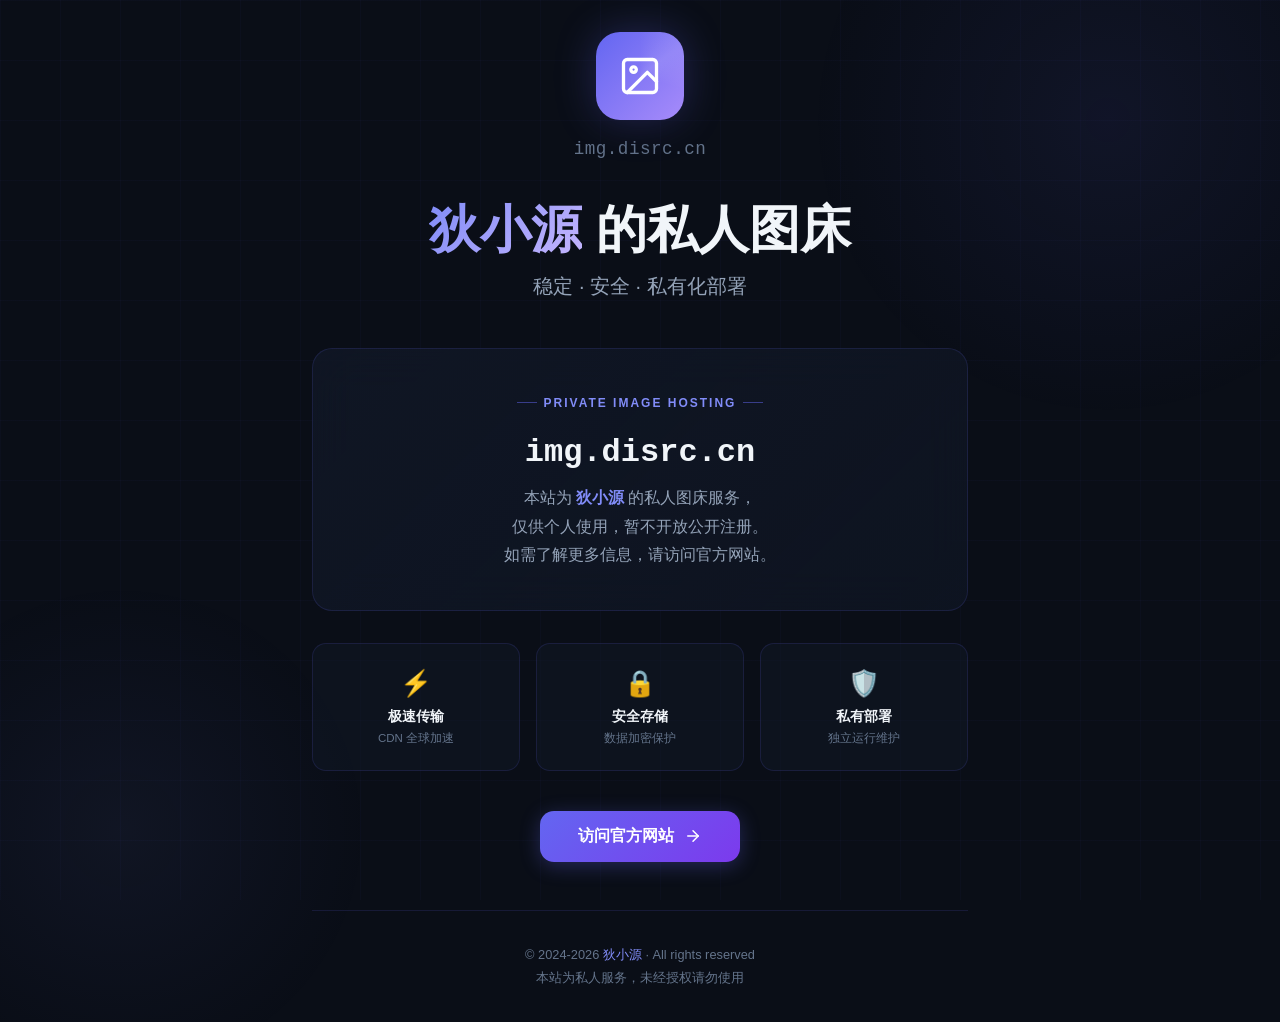
==== commit 0be532b9: "Add files via upload" ====
--- a/index.html
+++ b/index.html
@@ -2,102 +2,530 @@
 <html lang="zh-CN">
 <head>
     <meta charset="UTF-8">
-    <meta name="viewport" content="width=device-width, initial-scale=1.0, maximum-scale=1.0, user-scalable=no">
-    <title>s1wei(思维) - 首页</title>
-    <link rel="stylesheet" href="css/style.css">
+    <meta name="viewport" content="width=device-width, initial-scale=1.0">
+    <title>狄小源 · 私人图床</title>
+    <style>
+        * {
+            margin: 0;
+            padding: 0;
+            box-sizing: border-box;
+        }
+
+        :root {
+            --bg-primary: #0a0e17;
+            --bg-secondary: #111827;
+            --accent: #6366f1;
+            --accent-light: #818cf8;
+            --accent-glow: rgba(99, 102, 241, 0.3);
+            --text-primary: #f1f5f9;
+            --text-secondary: #94a3b8;
+            --text-muted: #64748b;
+            --border: rgba(99, 102, 241, 0.15);
+        }
+
+        body {
+            font-family: -apple-system, BlinkMacSystemFont, 'Segoe UI', 'PingFang SC', 'Hiragino Sans GB', 'Microsoft YaHei', sans-serif;
+            background: var(--bg-primary);
+            color: var(--text-primary);
+            min-height: 100vh;
+            overflow-x: hidden;
+            display: flex;
+            flex-direction: column;
+            align-items: center;
+            justify-content: center;
+        }
+
+        /* Animated background */
+        .bg-grid {
+            position: fixed;
+            top: 0;
+            left: 0;
+            width: 100%;
+            height: 100%;
+            background-image:
+                linear-gradient(rgba(99, 102, 241, 0.03) 1px, transparent 1px),
+                linear-gradient(90deg, rgba(99, 102, 241, 0.03) 1px, transparent 1px);
+            background-size: 60px 60px;
+            z-index: 0;
+        }
+
+        .bg-glow-1 {
+            position: fixed;
+            top: -20%;
+            right: -10%;
+            width: 600px;
+            height: 600px;
+            background: radial-gradient(circle, rgba(99, 102, 241, 0.08) 0%, transparent 70%);
+            border-radius: 50%;
+            z-index: 0;
+            animation: float1 8s ease-in-out infinite;
+        }
+
+        .bg-glow-2 {
+            position: fixed;
+            bottom: -20%;
+            left: -10%;
+            width: 500px;
+            height: 500px;
+            background: radial-gradient(circle, rgba(129, 140, 248, 0.06) 0%, transparent 70%);
+            border-radius: 50%;
+            z-index: 0;
+            animation: float2 10s ease-in-out infinite;
+        }
+
+        @keyframes float1 {
+            0%, 100% { transform: translate(0, 0); }
+            50% { transform: translate(-30px, 30px); }
+        }
+
+        @keyframes float2 {
+            0%, 100% { transform: translate(0, 0); }
+            50% { transform: translate(20px, -20px); }
+        }
+
+        /* Main content */
+        .container {
+            position: relative;
+            z-index: 1;
+            text-align: center;
+            padding: 2rem;
+            max-width: 720px;
+            width: 100%;
+        }
+
+        /* Logo / Icon */
+        .logo-wrapper {
+            margin-bottom: 2.5rem;
+            animation: fadeInDown 0.8s ease-out;
+        }
+
+        .logo {
+            width: 88px;
+            height: 88px;
+            margin: 0 auto 1.2rem;
+            border-radius: 24px;
+            background: linear-gradient(135deg, var(--accent) 0%, #a78bfa 100%);
+            display: flex;
+            align-items: center;
+            justify-content: center;
+            box-shadow: 0 0 40px var(--accent-glow), 0 8px 32px rgba(0,0,0,0.3);
+            position: relative;
+            overflow: hidden;
+        }
+
+        .logo::before {
+            content: '';
+            position: absolute;
+            top: -50%;
+            left: -50%;
+            width: 200%;
+            height: 200%;
+            background: conic-gradient(transparent, rgba(255,255,255,0.1), transparent 30%);
+            animation: rotate 4s linear infinite;
+        }
+
+        @keyframes rotate {
+            to { transform: rotate(360deg); }
+        }
+
+        .logo svg {
+            width: 44px;
+            height: 44px;
+            color: white;
+            position: relative;
+            z-index: 1;
+        }
+
+        .domain {
+            font-size: 1.1rem;
+            color: var(--text-muted);
+            font-family: 'SF Mono', 'Fira Code', 'Cascadia Code', monospace;
+            letter-spacing: 0.5px;
+        }
+
+        /* Title */
+        .title {
+            font-size: clamp(2rem, 6vw, 3.2rem);
+            font-weight: 700;
+            margin-bottom: 0.8rem;
+            line-height: 1.2;
+            animation: fadeInUp 0.8s ease-out 0.1s both;
+        }
+
+        .title .highlight {
+            background: linear-gradient(135deg, var(--accent-light), #c4b5fd);
+            -webkit-background-clip: text;
+            -webkit-text-fill-color: transparent;
+            background-clip: text;
+        }
+
+        .subtitle {
+            font-size: clamp(1rem, 3vw, 1.25rem);
+            color: var(--text-secondary);
+            margin-bottom: 3rem;
+            font-weight: 400;
+            animation: fadeInUp 0.8s ease-out 0.2s both;
+        }
+
+        /* Card */
+        .card {
+            background: linear-gradient(135deg, rgba(17, 24, 39, 0.8), rgba(17, 24, 39, 0.6));
+            backdrop-filter: blur(20px);
+            -webkit-backdrop-filter: blur(20px);
+            border: 1px solid var(--border);
+            border-radius: 20px;
+            padding: 2.5rem 2rem;
+            margin-bottom: 2rem;
+            animation: fadeInUp 0.8s ease-out 0.3s both;
+        }
+
+        .card-label {
+            display: inline-flex;
+            align-items: center;
+            gap: 0.4rem;
+            font-size: 0.75rem;
+            text-transform: uppercase;
+            letter-spacing: 2px;
+            color: var(--accent-light);
+            margin-bottom: 1.5rem;
+            font-weight: 600;
+        }
+
+        .card-label::before,
+        .card-label::after {
+            content: '';
+            width: 20px;
+            height: 1px;
+            background: var(--accent);
+            opacity: 0.5;
+        }
+
+        .card-domain {
+            font-size: clamp(1.5rem, 5vw, 2rem);
+            font-weight: 700;
+            font-family: 'SF Mono', 'Fira Code', 'Cascadia Code', monospace;
+            margin-bottom: 0.8rem;
+            color: var(--text-primary);
+        }
+
+        .card-desc {
+            color: var(--text-secondary);
+            font-size: 1rem;
+            line-height: 1.8;
+        }
+
+        .card-desc strong {
+            color: var(--accent-light);
+            font-weight: 600;
+        }
+
+        /* Features */
+        .features {
+            display: grid;
+            grid-template-columns: repeat(3, 1fr);
+            gap: 1rem;
+            margin-bottom: 2.5rem;
+            animation: fadeInUp 0.8s ease-out 0.4s both;
+        }
+
+        .feature {
+            background: rgba(17, 24, 39, 0.5);
+            border: 1px solid var(--border);
+            border-radius: 14px;
+            padding: 1.5rem 1rem;
+            text-align: center;
+            transition: all 0.3s ease;
+        }
+
+        .feature:hover {
+            border-color: var(--accent);
+            transform: translateY(-2px);
+            box-shadow: 0 8px 24px rgba(99, 102, 241, 0.1);
+        }
+
+        .feature-icon {
+            font-size: 1.6rem;
+            margin-bottom: 0.6rem;
+        }
+
+        .feature-title {
+            font-size: 0.85rem;
+            font-weight: 600;
+            color: var(--text-primary);
+            margin-bottom: 0.3rem;
+        }
+
+        .feature-sub {
+            font-size: 0.72rem;
+            color: var(--text-muted);
+        }
+
+        /* CTA Button */
+        .cta {
+            animation: fadeInUp 0.8s ease-out 0.5s both;
+        }
+
+        .cta-btn {
+            display: inline-flex;
+            align-items: center;
+            gap: 0.6rem;
+            padding: 0.95rem 2.4rem;
+            background: linear-gradient(135deg, var(--accent), #7c3aed);
+            color: white;
+            text-decoration: none;
+            border-radius: 14px;
+            font-size: 1rem;
+            font-weight: 600;
+            transition: all 0.3s ease;
+            box-shadow: 0 4px 20px var(--accent-glow);
+        }
+
+        .cta-btn:hover {
+            transform: translateY(-2px);
+            box-shadow: 0 8px 30px var(--accent-glow);
+        }
+
+        .cta-btn:active {
+            transform: translateY(0);
+        }
+
+        .cta-btn svg {
+            width: 18px;
+            height: 18px;
+            transition: transform 0.3s ease;
+        }
+
+        .cta-btn:hover svg {
+            transform: translateX(3px);
+        }
+
+        /* Footer */
+        .footer {
+            margin-top: 3rem;
+            padding-top: 2rem;
+            border-top: 1px solid var(--border);
+            animation: fadeInUp 0.8s ease-out 0.6s both;
+        }
+
+        .footer-text {
+            font-size: 0.8rem;
+            color: var(--text-muted);
+            line-height: 1.8;
+        }
+
+        .footer-text a {
+            color: var(--accent-light);
+            text-decoration: none;
+            transition: color 0.2s ease;
+        }
+
+        .footer-text a:hover {
+            color: #c4b5fd;
+        }
+
+        /* Animations */
+        @keyframes fadeInUp {
+            from {
+                opacity: 0;
+                transform: translateY(20px);
+            }
+            to {
+                opacity: 1;
+                transform: translateY(0);
+            }
+        }
+
+        @keyframes fadeInDown {
+            from {
+                opacity: 0;
+                transform: translateY(-20px);
+            }
+            to {
+                opacity: 1;
+                transform: translateY(0);
+            }
+        }
+
+        /* Responsive */
+        @media (max-width: 640px) {
+            .container {
+                padding: 1.5rem 1.2rem;
+            }
+
+            .logo {
+                width: 72px;
+                height: 72px;
+                border-radius: 20px;
+            }
+
+            .logo svg {
+                width: 36px;
+                height: 36px;
+            }
+
+            .card {
+                padding: 2rem 1.5rem;
+                border-radius: 16px;
+            }
+
+            .features {
+                grid-template-columns: 1fr;
+                gap: 0.8rem;
+            }
+
+            .feature {
+                display: flex;
+                align-items: center;
+                gap: 1rem;
+                text-align: left;
+                padding: 1.2rem 1.5rem;
+            }
+
+            .feature-icon {
+                margin-bottom: 0;
+                font-size: 1.4rem;
+            }
+        }
+
+        @media (min-width: 641px) and (max-width: 1024px) {
+            .features {
+                grid-template-columns: repeat(3, 1fr);
+                gap: 0.8rem;
+            }
+        }
+
+        /* Particles */
+        .particle {
+            position: fixed;
+            width: 2px;
+            height: 2px;
+            background: var(--accent-light);
+            border-radius: 50%;
+            opacity: 0;
+            z-index: 0;
+            animation: particleFloat linear infinite;
+        }
+
+        @keyframes particleFloat {
+            0% {
+                opacity: 0;
+                transform: translateY(100vh) scale(0);
+            }
+            10% {
+                opacity: 0.6;
+            }
+            90% {
+                opacity: 0.6;
+            }
+            100% {
+                opacity: 0;
+                transform: translateY(-10vh) scale(1);
+            }
+        }
+    </style>
 </head>
 <body>
-    <div class="dot"></div>
-    <div class="dot"></div>
-    <div class="dot"></div>
-    <div class="dot"></div>
-    <div class="dot"></div>
-    <div class="dot"></div>
-    <div class="dot"></div>
-    
-    <div class="bg-tech"></div>
-    <div class="bg-lines"></div>
-
+    <!-- Background -->
+    <div class="bg-grid"></div>
+    <div class="bg-glow-1"></div>
+    <div class="bg-glow-2"></div>
+
+    <!-- Particles -->
+    <div id="particles"></div>
+
+    <!-- Main Content -->
     <div class="container">
-        <!-- Tab 1: 首页 -->
-        <div id="tab-home" class="tab-pane active">
-            <header class="liquid-glass-strong profile-header" style="margin-bottom: 20px;">
-                <h1>s1wei(思维)</h1>
-                <p class="subtitle">全栈开发 / 自动化开发工程师</p>
-                <div class="tags">
-                    <span class="liquid-glass tag">男 | 23岁</span>
-                    <span class="liquid-glass tag">2年工作经验</span>
-                    <span class="liquid-glass tag">技术极客</span>
+        <!-- Logo -->
+        <div class="logo-wrapper">
+            <div class="logo">
+                <svg viewBox="0 0 24 24" fill="none" stroke="currentColor" stroke-width="1.8" stroke-linecap="round" stroke-linejoin="round">
+                    <rect x="3" y="3" width="18" height="18" rx="2" ry="2"/>
+                    <circle cx="8.5" cy="8.5" r="1.5"/>
+                    <polyline points="21 15 16 10 5 21"/>
+                </svg>
+            </div>
+            <div class="domain">img.disrc.cn</div>
+        </div>
+
+        <!-- Title -->
+        <h1 class="title">
+            <span class="highlight">狄小源</span> 的私人图床
+        </h1>
+        <p class="subtitle">稳定 · 安全 · 私有化部署</p>
+
+        <!-- Info Card -->
+        <div class="card">
+            <div class="card-label">Private Image Hosting</div>
+            <div class="card-domain">img.disrc.cn</div>
+            <p class="card-desc">
+                本站为 <strong>狄小源</strong> 的私人图床服务，<br>
+                仅供个人使用，暂不开放公开注册。<br>
+                如需了解更多信息，请访问官方网站。
+            </p>
+        </div>
+
+        <!-- Features -->
+        <div class="features">
+            <div class="feature">
+                <div class="feature-icon">⚡</div>
+                <div>
+                    <div class="feature-title">极速传输</div>
+                    <div class="feature-sub">CDN 全球加速</div>
                 </div>
-            </header>
-
-            <div class="flex-col">
-                <section class="liquid-glass section-card">
-                    <h2 class="section-title">个人优势</h2>
-                    <div class="text-content">
-                        <p>拥有丰富的开发经验，学习能力极强。</p>
-                        <p>针对计算机使用有多方面深入了解及全栈技能掌握，能够横向发展各领域。</p>
-                    </div>
-                </section>
-
-                <section class="liquid-glass section-card">
-                    <h2 class="section-title">专业技能 <span style="font-size: 0.8rem; color: var(--text-muted); font-weight: normal; margin-left: 10px;">(可通过点击查看详情)</span></h2>
-                    <div class="skills-container">
-                        <span class="liquid-glass skill" onclick="showToast('熟练 Android/iOS/PC 自动化/协议 脚本开发，实战经验5年以上')">脚本开发 (5年+)</span>
-                        <span class="liquid-glass skill" onclick="showToast('业务系统平台开发，后端可PHP or Python，前端H5 / vue')">系统制作 (全栈)</span>
-                        <span class="liquid-glass skill" onclick="showToast('拥有三年以上：期货、虚拟货币、量化开发经验')">金融量化 (3年+)</span>
-                        <span class="liquid-glass skill" onclick="showToast('掌握主流大模型部署、微调，针对图像识别模型独立训练以及部署有一定实战经验，可以针对开源模型部署工作流')">人工智能</span>
-                        <span class="liquid-glass skill" onclick="showToast('数据、内容自动化爬取收集以及清洗、以理想方式展现')">数据爬虫</span>
-                        <span class="liquid-glass skill" onclick="showToast('针对思科、华为、锐捷、神州数码等网络产品有2年以上比赛、使用经验')">网络工程</span>
-                        <span class="liquid-glass skill" onclick="showToast('个人在知名网络安全靶场<春秋云境>独自达到最高全国44名次，两届省赛奖')">渗透测试</span>
-                        <span class="liquid-glass skill" onclick="showToast('基础的汇编语言了解，可以解密无商业加密程序')">逆向工程</span>
-                        <span class="liquid-glass skill" onclick="showToast('掌握Word编辑/Excel函数使用，针对Excel可以熟练编写Python脚本进行高效处理')">办公处理</span>
-                        <span class="liquid-glass skill" onclick="showToast('基础的图像以及视频剪辑处理')">媒体剪辑</span>
-                    </div>
-                </section>
-
-                <section class="liquid-glass section-card">
-                    <h2 class="section-title">荣誉奖项</h2>
-                    <div class="timeline-item">
-                        <div class="timeline-header"><span class="timeline-title">国家级 / 省级竞赛</span></div>
-                        <div class="text-content">
-                            <p class="award-text">🏆 十三届挑战杯 山西省大学生创业计划竞赛 <strong>省金奖，国家级铜奖</strong></p>
-                            <p class="award-text">🏆 连续3届 信息素养大赛智信杯(个人赛) <strong>山西省一等奖</strong></p>
-                            <p class="award-text">🏆 连续2届 信息安全管理与评估(团队赛) <strong>省三等奖</strong></p>
-                        </div>
-                    </div>
-                    <div class="timeline-item" style="margin-bottom: 0;">
-                        <div class="timeline-header"><span class="timeline-title">专业实力与校内荣誉</span></div>
-                        <div class="text-content">
-                            <p class="award-text">🛡️ 知名网络安全靶场《春秋云境》 <strong>独自达到全国第44名</strong></p>
-                            <p class="award-text">⭐ 个人成绩 <strong>专业前 1%</strong></p>
-                            <p class="award-text">🏆 连续2届启馨奖学金，3届单项奖学金</p>
-                        </div>
-                    </div>
-                </section>
+            </div>
+            <div class="feature">
+                <div class="feature-icon">🔒</div>
+                <div>
+                    <div class="feature-title">安全存储</div>
+                    <div class="feature-sub">数据加密保护</div>
+                </div>
+            </div>
+            <div class="feature">
+                <div class="feature-icon">🛡️</div>
+                <div>
+                    <div class="feature-title">私有部署</div>
+                    <div class="feature-sub">独立运行维护</div>
+                </div>
             </div>
         </div>
+
+        <!-- CTA -->
+        <div class="cta">
+            <a href="https://disrc.cn" target="_blank" rel="noopener noreferrer" class="cta-btn">
+                访问官方网站
+                <svg viewBox="0 0 24 24" fill="none" stroke="currentColor" stroke-width="2" stroke-linecap="round" stroke-linejoin="round">
+                    <line x1="5" y1="12" x2="19" y2="12"/>
+                    <polyline points="12 5 19 12 12 19"/>
+                </svg>
+            </a>
+        </div>
+
+        <!-- Footer -->
+        <div class="footer">
+            <p class="footer-text">
+                © 2024‑2026 <a href="https://disrc.cn" target="_blank" rel="noopener noreferrer">狄小源</a> · All rights reserved<br>
+                本站为私人服务，未经授权请勿使用
+            </p>
+        </div>
     </div>
 
-    <!-- Bottom Navigation -->
-    <nav class="bottom-nav liquid-glass-strong">
-        <a href="index.html" class="nav-item active">
-            <span>首页</span>
-        </a>
-        <a href="experience.html" class="nav-item">
-            <span>经历</span>
-        </a>
-        <a href="projects.html" class="nav-item">
-            <span>作品</span>
-        </a>
-        <a href="contact.html" class="nav-item">
-            <span>我的</span>
-        </a>
-    </nav>
-
-    <!-- Toast Container -->
-    <div id="toast"></div>
-
-    <script src="js/main.js"></script>
+    <script>
+        // Create floating particles
+        (function() {
+            const container = document.getElementById('particles');
+            const count = window.innerWidth < 640 ? 8 : 15;
+
+            for (let i = 0; i < count; i++) {
+                const particle = document.createElement('div');
+                particle.className = 'particle';
+                particle.style.left = Math.random() * 100 + '%';
+                particle.style.width = (Math.random() * 3 + 1) + 'px';
+                particle.style.height = particle.style.width;
+                particle.style.animationDuration = (Math.random() * 15 + 10) + 's';
+                particle.style.animationDelay = (Math.random() * 10) + 's';
+                container.appendChild(particle);
+            }
+        })();
+    </script>
 </body>
 </html>
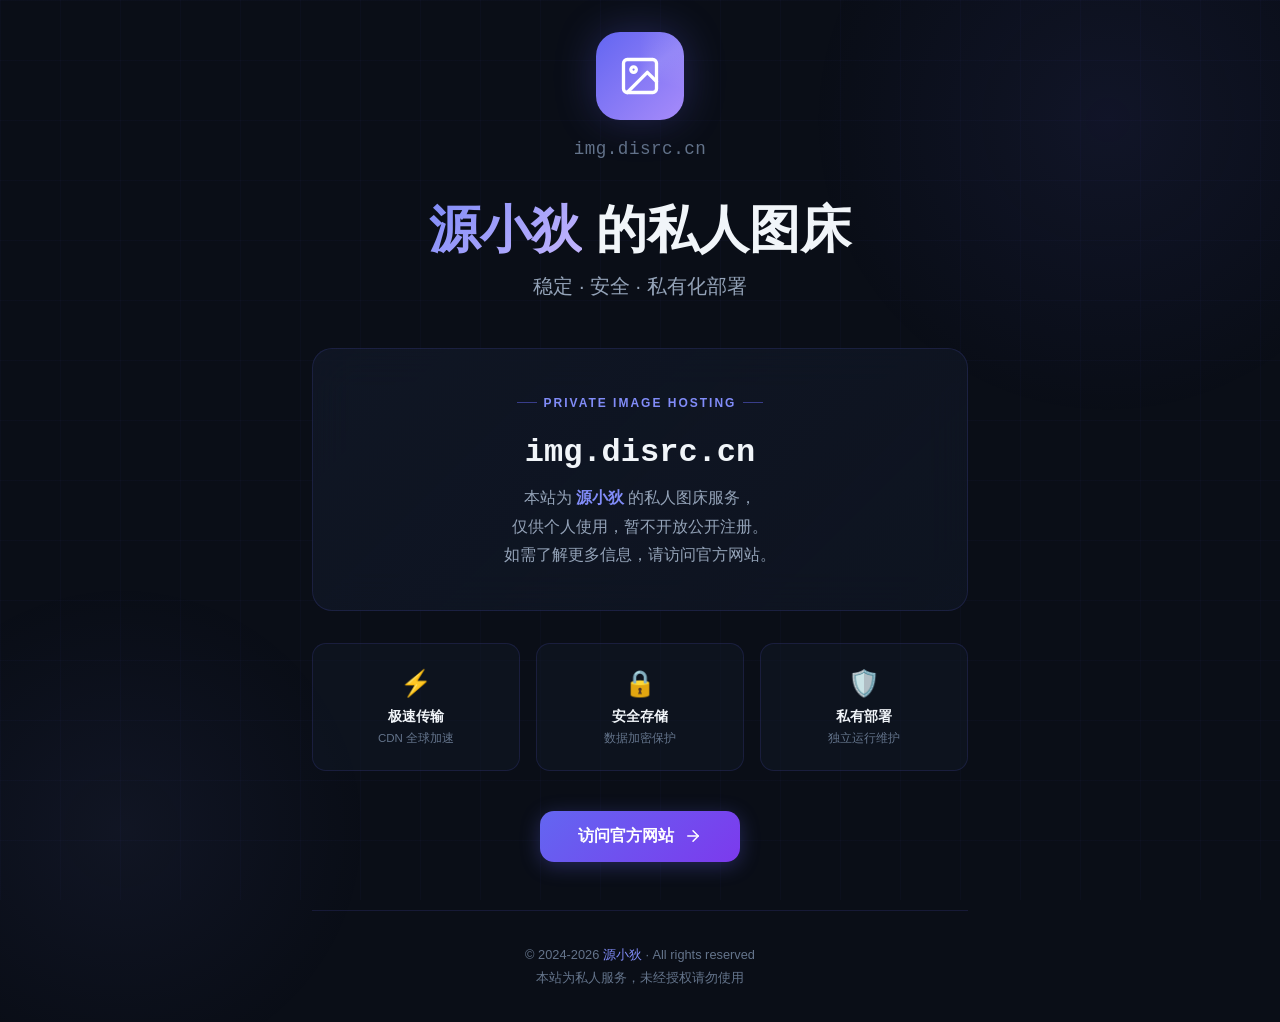
==== commit bfcadeb4: "Update index.html" ====
--- a/index.html
+++ b/index.html
@@ -3,7 +3,7 @@
 <head>
     <meta charset="UTF-8">
     <meta name="viewport" content="width=device-width, initial-scale=1.0">
-    <title>狄小源 · 私人图床</title>
+    <title>DiSrc · 私人图床</title>
     <style>
         * {
             margin: 0;
@@ -449,7 +449,7 @@
 
         <!-- Title -->
         <h1 class="title">
-            <span class="highlight">狄小源</span> 的私人图床
+            <span class="highlight">源小狄</span> 的私人图床
         </h1>
         <p class="subtitle">稳定 · 安全 · 私有化部署</p>
 
@@ -458,7 +458,7 @@
             <div class="card-label">Private Image Hosting</div>
             <div class="card-domain">img.disrc.cn</div>
             <p class="card-desc">
-                本站为 <strong>狄小源</strong> 的私人图床服务，<br>
+                本站为 <strong>源小狄</strong> 的私人图床服务，<br>
                 仅供个人使用，暂不开放公开注册。<br>
                 如需了解更多信息，请访问官方网站。
             </p>
@@ -503,7 +503,7 @@
         <!-- Footer -->
         <div class="footer">
             <p class="footer-text">
-                © 2024‑2026 <a href="https://disrc.cn" target="_blank" rel="noopener noreferrer">狄小源</a> · All rights reserved<br>
+                © 2024‑2026 <a href="https://disrc.cn" target="_blank" rel="noopener noreferrer">源小狄</a> · All rights reserved<br>
                 本站为私人服务，未经授权请勿使用
             </p>
         </div>
